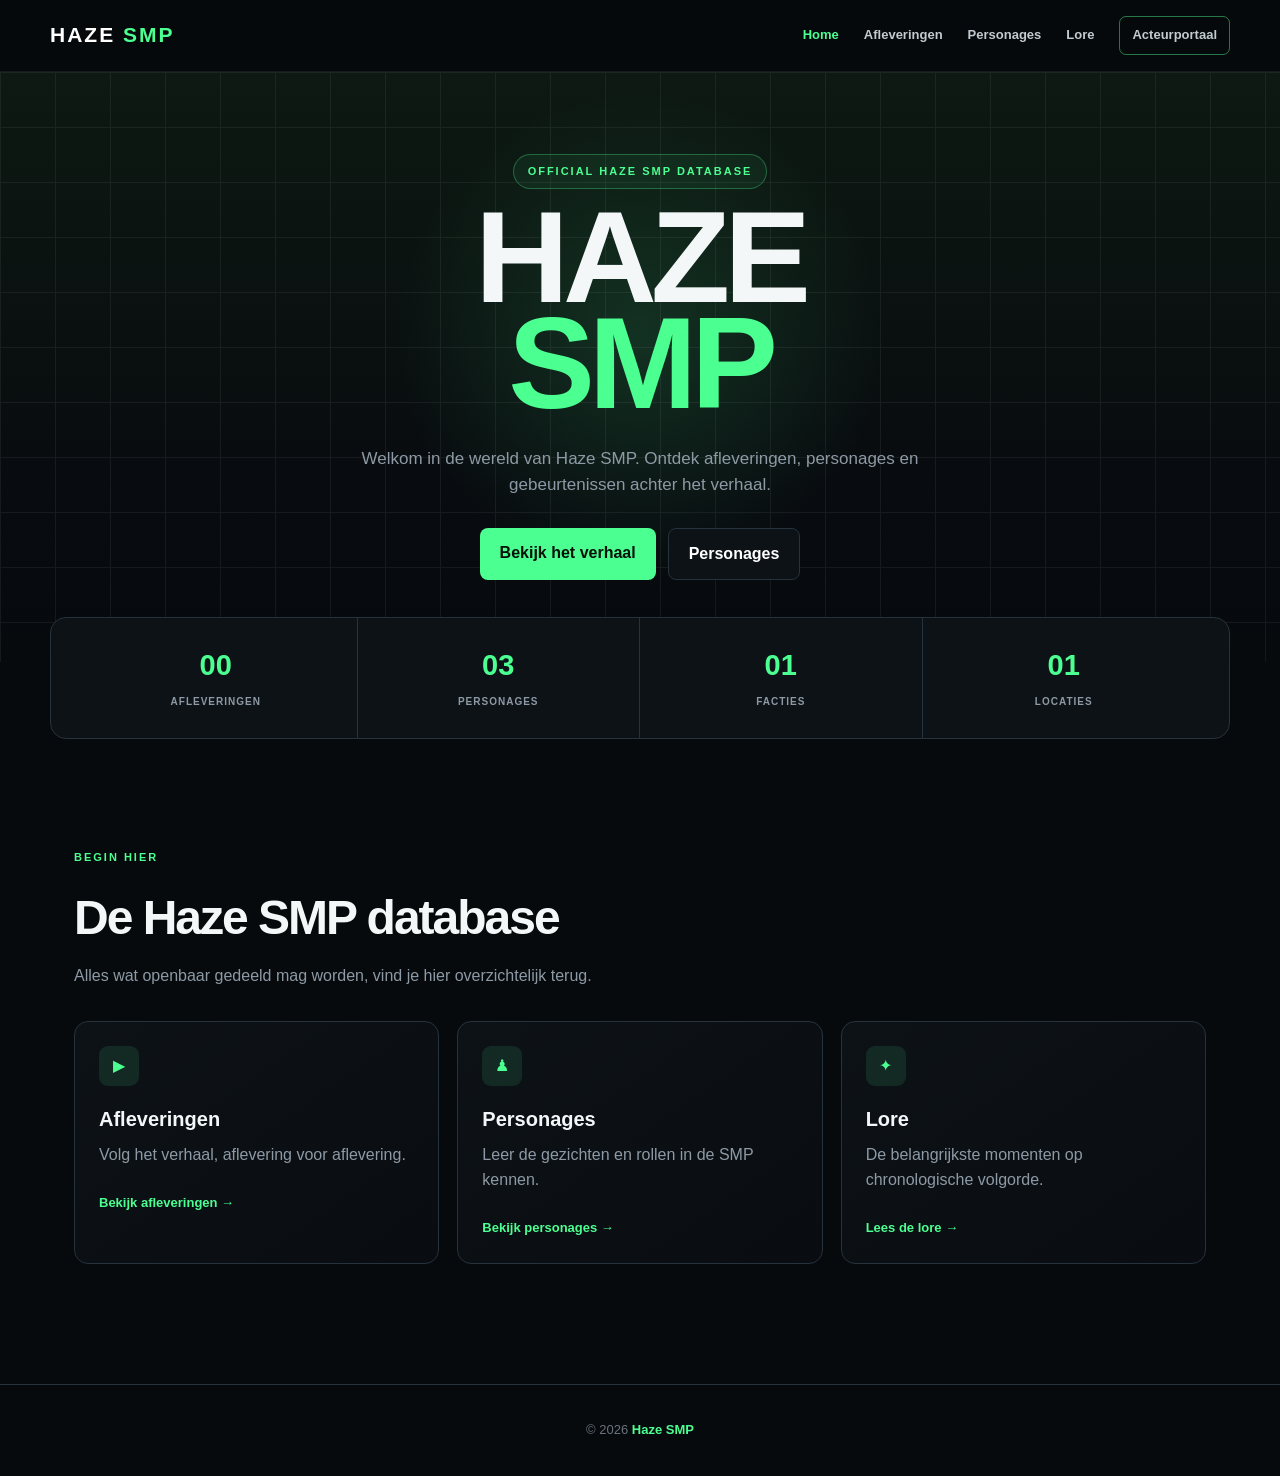
==== index.html @ 9ea2202c "Update index.html" ====
<!doctype html>
<html lang="nl">
  <head>
    <meta charset="utf-8">
    <meta name="viewport" content="width=device-width, initial-scale=1">
    <title>Haze SMP — Home</title>
    <link rel="stylesheet" href="styles.css">
  </head>
  <body>
    <header class="site-header">
      <a class="logo" href="index.html">HAZE <span>SMP</span>
      </a>
      <button class="menu-button" aria-label="Menu openen">☰</button>
      <nav class="nav">
        <a class="active" href="index">Home</a>
        <a href="afleveringen">Afleveringen</a>
        <a href="personages">Personages</a>
        <a href="lore">Lore</a>
        <a class="portal-link" href="acteurs">Acteurportaal</a>
      </nav>
    </header>
    <main>
      <section class="hero">
        <div class="grid">
        </div>
        <div class="hero-content">
          <p class="eyebrow">OFFICIAL HAZE SMP DATABASE</p>
          <h1>HAZE<br>
            <span>SMP</span>
          </h1>
          <p class="lead">Welkom in de wereld van Haze SMP. Ontdek afleveringen, personages en gebeurtenissen achter het verhaal.</p>
          <div class="actions">
            <a class="button primary" href="afleveringen">Bekijk het verhaal</a>
            <a class="button secondary" href="personages">Personages</a>
          </div>
        </div>
      </section>
      <section class="stats wrap">
        <div>
          <strong>00</strong>
          <span>Afleveringen</span>
        </div>
        <div>
          <strong>03</strong>
          <span>Personages</span>
        </div>
        <div>
          <strong>01</strong>
          <span>Facties</span>
        </div>
        <div>
          <strong>01</strong>
          <span>Locaties</span>
        </div>
      </section>
      <section class="wrap section">
        <p class="eyebrow">BEGIN HIER</p>
        <h2>De Haze SMP database</h2>
        <p class="muted intro">Alles wat openbaar gedeeld mag worden, vind je hier overzichtelijk terug.</p>
        <div class="card-grid">
          <a class="card" href="afleveringen.html">
            <span class="card-icon">▶</span>
            <h3>Afleveringen</h3>
            <p>Volg het verhaal, aflevering voor aflevering.</p>
            <span class="text-link">Bekijk afleveringen →</span>
          </a>
          <a class="card" href="personages.html">
            <span class="card-icon">♟</span>
            <h3>Personages</h3>
            <p>Leer de gezichten en rollen in de SMP kennen.</p>
            <span class="text-link">Bekijk personages →</span>
          </a>
          <a class="card" href="lore.html">
            <span class="card-icon">✦</span>
            <h3>Lore</h3>
            <p>De belangrijkste momenten op chronologische volgorde.</p>
            <span class="text-link">Lees de lore →</span>
          </a>
        </div>
      </section>
    </main>
    <footer>© 2026 <strong>Haze SMP</strong></footer>
    <script src="site.js">
    </script>
  </body>
</html>
---- styles.css ----
:root{--bg:#070a0d;--panel:#0d1217;--panel2:#111820;--border:#26323c;--text:#f4f7f8;--muted:#8d9aa5;--green:#4cff91;--red:#ff6871}*{box-sizing:border-box}body{margin:0;background:var(--bg);color:var(--text);font:16px Arial,Helvetica,sans-serif;line-height:1.55}.site-header{height:72px;padding:0 max(24px,calc((100% - 1180px)/2));display:flex;align-items:center;justify-content:space-between;position:sticky;top:0;z-index:10;background:rgba(7,10,13,.92);backdrop-filter:blur(15px);border-bottom:1px solid rgba(255,255,255,.07)}.logo{color:#fff;text-decoration:none;font-size:21px;font-weight:900;letter-spacing:2px}.logo span,.text-link{color:var(--green)}.nav{display:flex;align-items:center;gap:25px}.nav a{color:#c2cbd1;text-decoration:none;font-size:13px;font-weight:bold}.nav a:hover,.nav a.active{color:var(--green)}.portal-link{border:1px solid rgba(76,255,145,.45);padding:8px 12px;border-radius:7px}.menu-button{display:none;background:transparent;color:#fff;border:0;font-size:25px}.hero{min-height:590px;display:grid;place-items:center;text-align:center;position:relative;overflow:hidden;padding:70px 24px;background:radial-gradient(circle at 50% 45%,rgba(76,255,145,.14),transparent 34%),linear-gradient(#0d1912,#080b0f 70%,var(--bg))}.grid{position:absolute;inset:0;opacity:.06;background-image:linear-gradient(#fff 1px,transparent 1px),linear-gradient(90deg,#fff 1px,transparent 1px);background-size:55px 55px}.hero-content{max-width:820px;position:relative}.eyebrow{display:inline-block;margin:0 0 15px;color:var(--green);font-size:11px;font-weight:900;letter-spacing:2px}.hero .eyebrow{padding:8px 14px;border:1px solid rgba(76,255,145,.3);border-radius:99px;background:rgba(76,255,145,.06)}h1{margin:0;font-size:clamp(62px,12vw,130px);line-height:.82;letter-spacing:-6px}h1 span{color:var(--green)}h2{font-size:clamp(34px,5vw,48px);margin:0;letter-spacing:-2px}h3{margin:0 0 8px;font-size:20px}.lead{max-width:650px;margin:29px auto;color:var(--muted);font-size:17px}.actions{display:flex;justify-content:center;gap:12px;flex-wrap:wrap}.button{padding:13px 20px;border-radius:8px;text-decoration:none;font-weight:bold}.primary{background:var(--green);color:#061108}.secondary{color:#fff;border:1px solid var(--border);background:var(--panel)}.wrap{max-width:1180px;margin-inline:auto;padding-inline:24px}.stats{margin-top:-45px;position:relative;display:grid;grid-template-columns:repeat(4,1fr);border:1px solid var(--border);border-radius:16px;background:var(--panel);overflow:hidden}.stats div{text-align:center;padding:25px 10px;border-right:1px solid var(--border)}.stats div:last-child{border:0}.stats strong{display:block;color:var(--green);font-size:29px}.stats span{font-size:10px;color:var(--muted);font-weight:bold;letter-spacing:1px;text-transform:uppercase}.section{padding-top:105px;padding-bottom:40px}.intro{margin:9px 0 32px}.muted,.card p,.page-lead{color:var(--muted)}.card-grid,.listing{display:grid;grid-template-columns:repeat(3,1fr);gap:18px}.card{display:block;color:inherit;text-decoration:none;padding:24px;border:1px solid var(--border);border-radius:14px;background:linear-gradient(145deg,var(--panel),#090d11);transition:.2s}.card:hover{transform:translateY(-4px);border-color:rgba(76,255,145,.5)}.card p{margin:0 0 22px}.card-icon{display:grid;place-items:center;width:40px;height:40px;margin-bottom:18px;border-radius:9px;color:var(--green);background:rgba(76,255,145,.1)}.text-link{font-size:13px;font-weight:bold}footer{border-top:1px solid var(--border);margin-top:80px;padding:35px 24px;text-align:center;color:#68737d;font-size:13px}footer strong{color:var(--green)}.page-hero{padding:90px 24px 60px;text-align:center;background:radial-gradient(circle at 50% 20%,rgba(76,255,145,.1),transparent 45%)}.page-lead{max-width:630px;margin:13px auto 0}.content{max-width:1180px;margin:auto;padding:20px 24px}.listing .card{min-height:225px}.label{display:inline-block;padding:5px 8px;color:var(--green);background:rgba(76,255,145,.08);font-size:10px;font-weight:bold;border-radius:5px}.status{float:right;font-size:10px;color:var(--green);font-weight:bold}.timeline{max-width:780px;margin:20px auto;border-left:2px solid var(--border);padding-left:35px}.event{position:relative;padding-bottom:38px}.event:before{content:'';position:absolute;width:14px;height:14px;border-radius:50%;background:var(--green);left:-43px;top:5px}.event small{color:var(--green);font-weight:bold;letter-spacing:1px}.private-note{max-width:700px;margin:0 auto 30px;padding:16px 18px;border-radius:10px;border:1px solid rgba(255,104,113,.3);background:rgba(255,104,113,.06)}.login-box,.dashboard{max-width:520px;margin:25px auto;padding:30px;border:1px solid var(--border);border-radius:16px;background:var(--panel)}label{display:block;margin:16px 0 6px;font-weight:bold;font-size:13px}input{width:100%;padding:13px;border:1px solid var(--border);border-radius:8px;background:#070a0d;color:#fff;font:inherit}.submit{width:100%;margin-top:22px;border:0;cursor:pointer}.error{min-height:20px;margin:12px 0 0;color:var(--red);font-size:13px}.dashboard{max-width:900px}.dashboard[hidden],.login-box[hidden]{display:none}.dashboard-grid{display:grid;grid-template-columns:repeat(2,1fr);gap:14px;margin-top:22px}.dashboard-item{padding:18px;border-radius:10px;background:var(--panel2);border:1px solid var(--border)}.logout{margin-top:22px;background:transparent;color:#d7dfe3;border:1px solid var(--border);cursor:pointer}@media(max-width:720px){.menu-button{display:block}.nav{display:none;position:absolute;top:72px;left:0;width:100%;padding:18px;flex-direction:column;background:#090d11;border-bottom:1px solid var(--border)}.nav.open{display:flex}.stats{grid-template-columns:repeat(2,1fr)}.stats div:nth-child(2){border-right:0}.stats div:nth-child(-n+2){border-bottom:1px solid var(--border)}.card-grid,.listing,.dashboard-grid{grid-template-columns:1fr}.site-header{padding-inline:20px}}
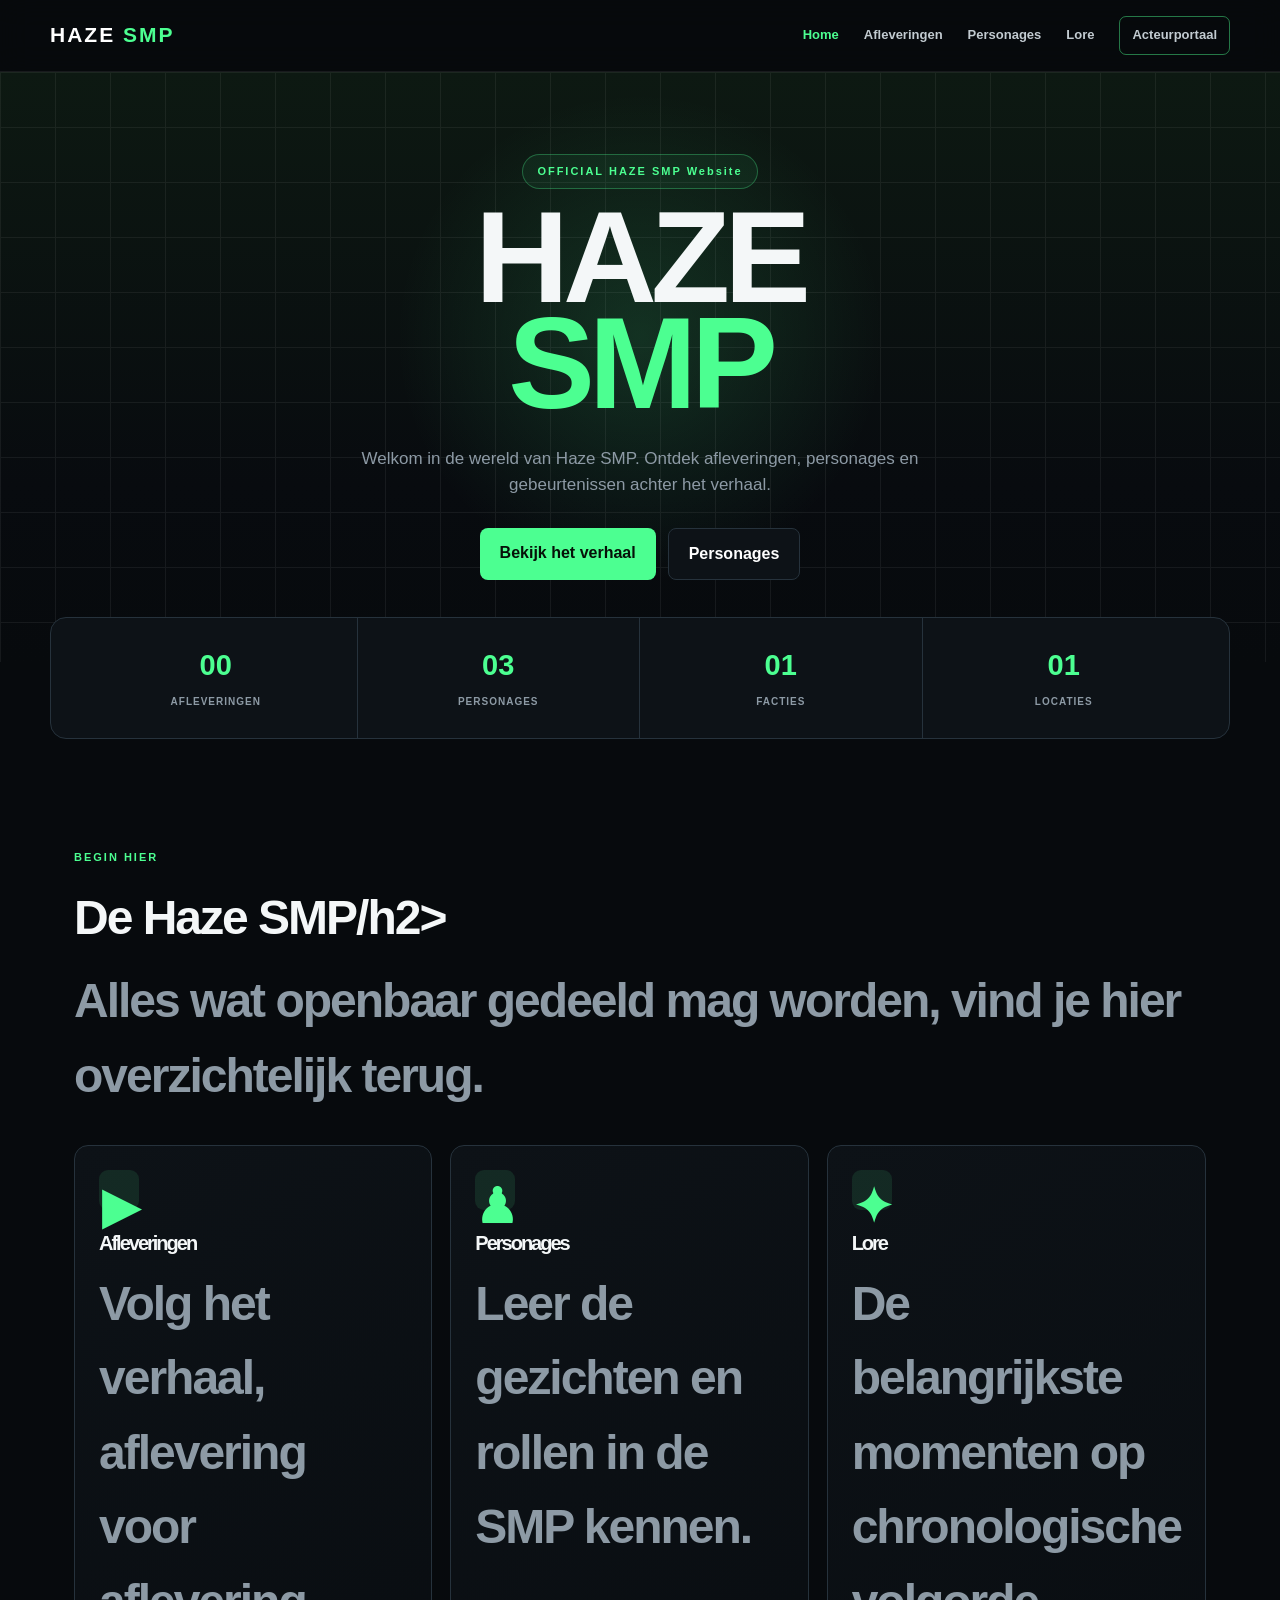
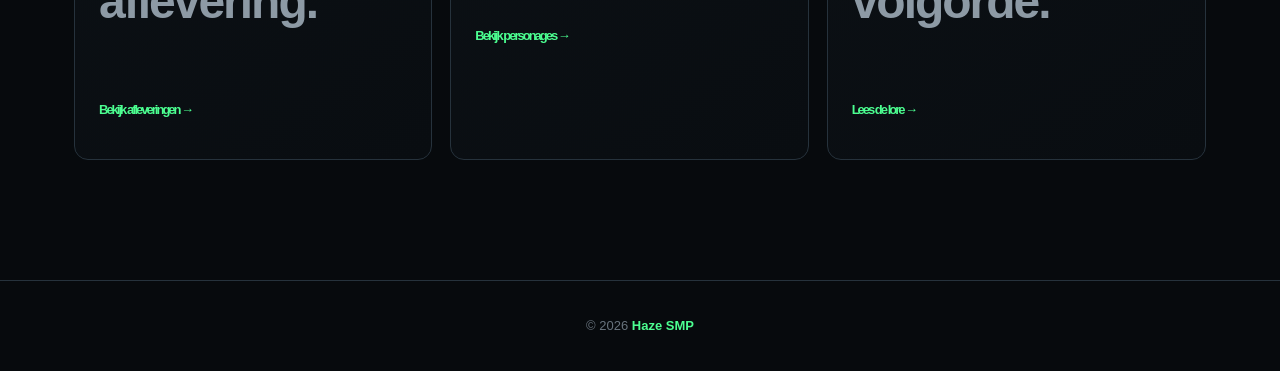
==== commit 261ea354: "Update index.html" ====
--- a/index.html
+++ b/index.html
@@ -24,7 +24,7 @@
         <div class="grid">
         </div>
         <div class="hero-content">
-          <p class="eyebrow">OFFICIAL HAZE SMP DATABASE</p>
+          <p class="eyebrow">OFFICIAL HAZE SMP Website</p>
           <h1>HAZE<br>
             <span>SMP</span>
           </h1>
@@ -55,7 +55,7 @@
       </section>
       <section class="wrap section">
         <p class="eyebrow">BEGIN HIER</p>
-        <h2>De Haze SMP database</h2>
+        <h2>De Haze SMP/h2>
         <p class="muted intro">Alles wat openbaar gedeeld mag worden, vind je hier overzichtelijk terug.</p>
         <div class="card-grid">
           <a class="card" href="afleveringen.html">
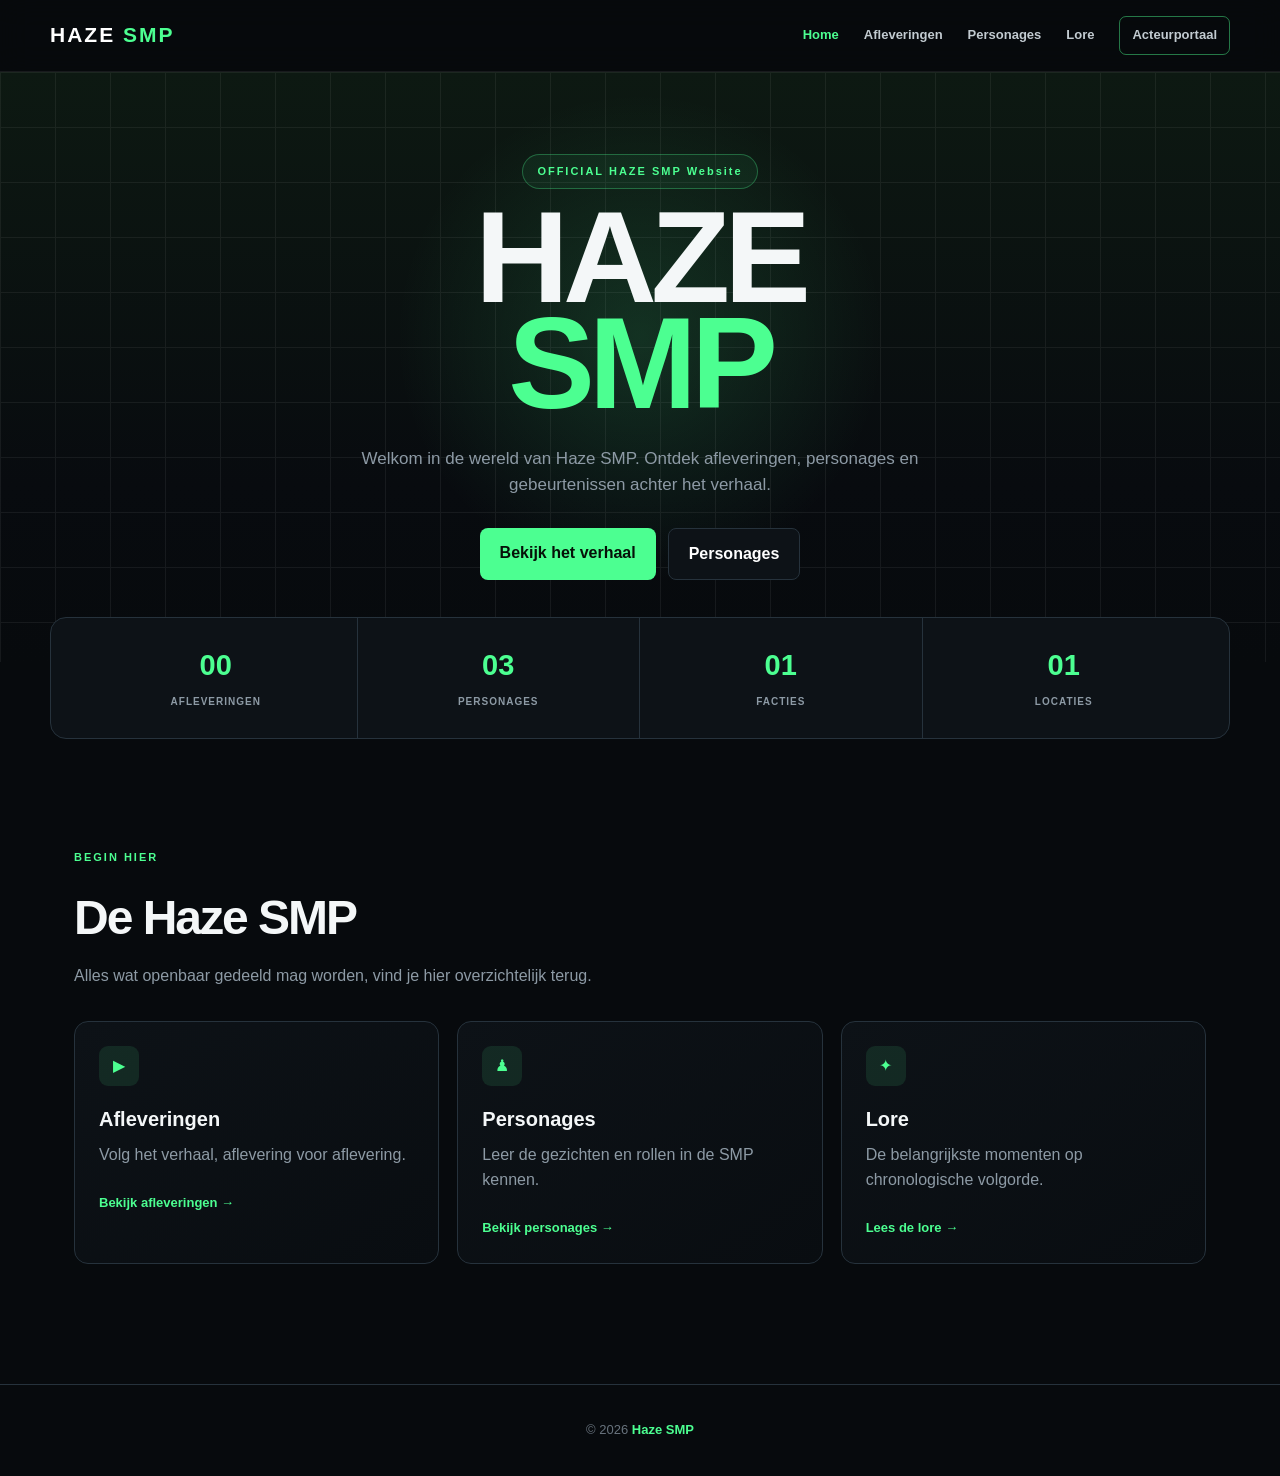
==== commit 38d9ff4e: "Update index.html" ====
--- a/index.html
+++ b/index.html
@@ -55,7 +55,7 @@
       </section>
       <section class="wrap section">
         <p class="eyebrow">BEGIN HIER</p>
-        <h2>De Haze SMP/h2>
+        <h2>De Haze SMP</h2>
         <p class="muted intro">Alles wat openbaar gedeeld mag worden, vind je hier overzichtelijk terug.</p>
         <div class="card-grid">
           <a class="card" href="afleveringen.html">
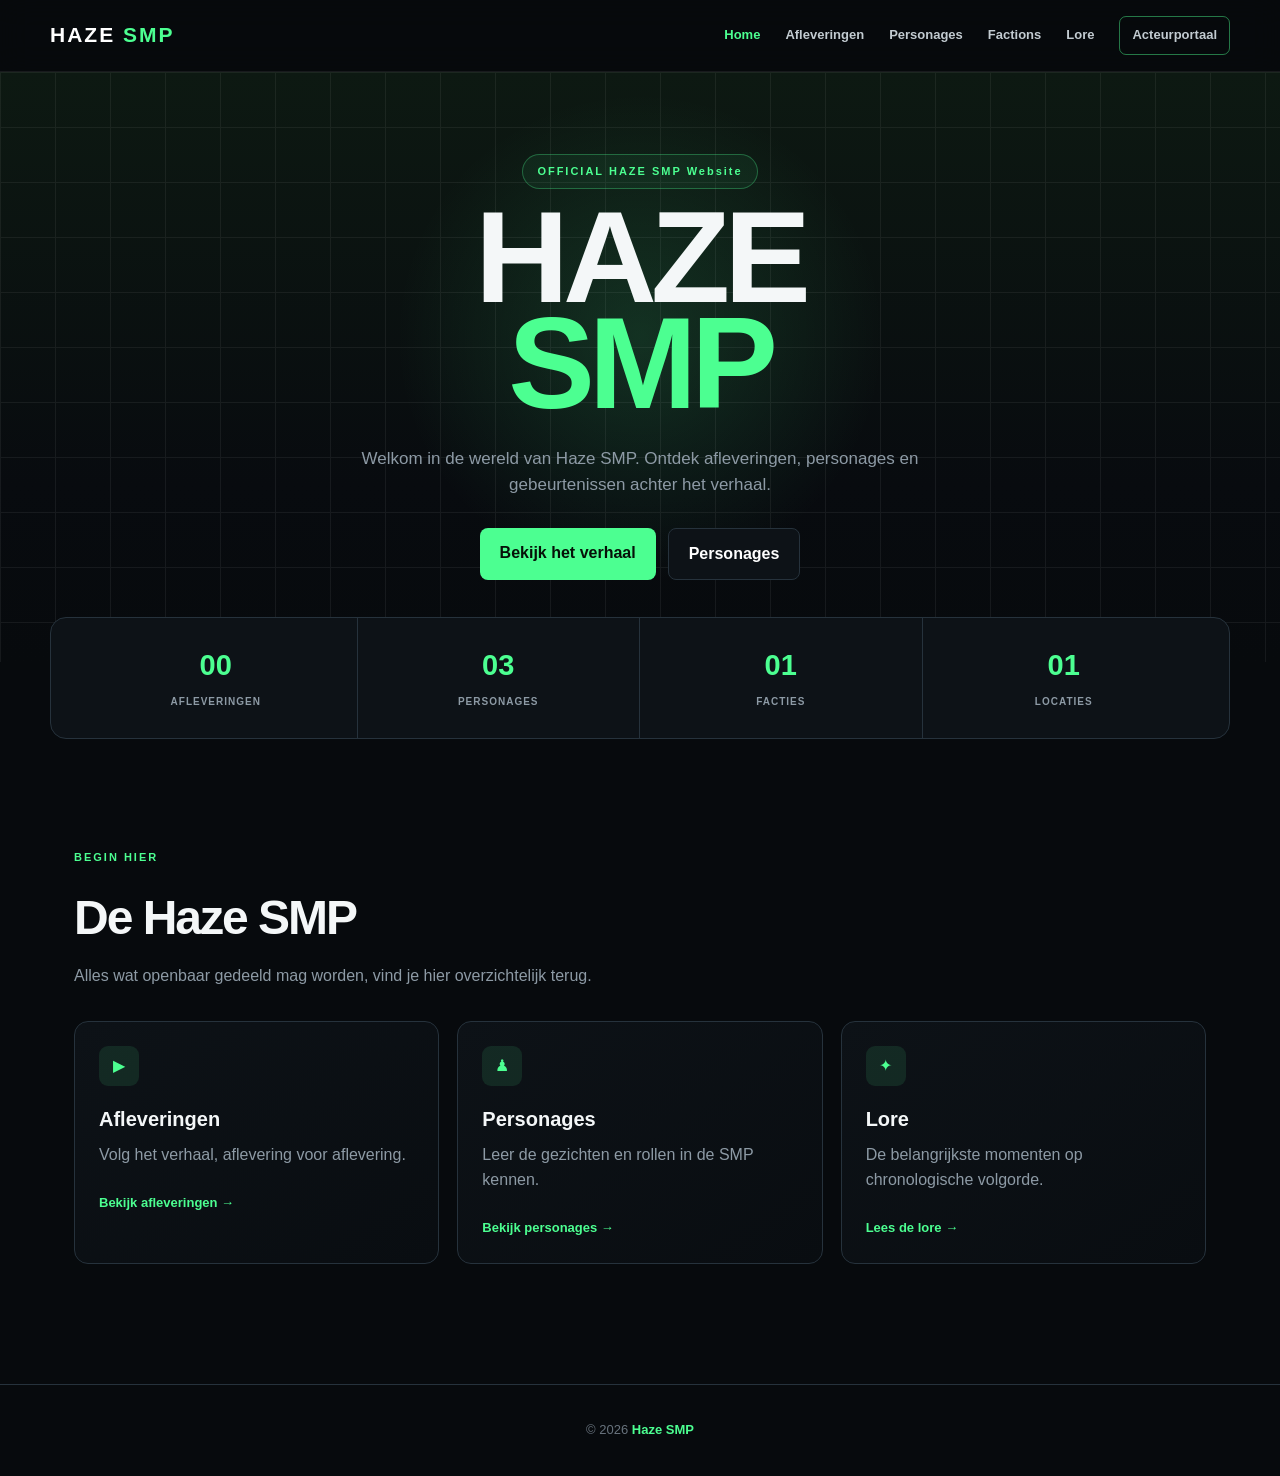
==== commit 29a8ad99: "Update index.html Updated navigation links and added a new section for factions." ====
--- a/index.html
+++ b/index.html
@@ -4,17 +4,19 @@
     <meta charset="utf-8">
     <meta name="viewport" content="width=device-width, initial-scale=1">
     <title>Haze SMP — Home</title>
+    <link rel="icon" type="image/png" href="favicon.png">
     <link rel="stylesheet" href="styles.css">
   </head>
   <body>
     <header class="site-header">
-      <a class="logo" href="index.html">HAZE <span>SMP</span>
+      <a class="logo" href="">HAZE <span>SMP</span>
       </a>
       <button class="menu-button" aria-label="Menu openen">☰</button>
       <nav class="nav">
-        <a class="active" href="index">Home</a>
+        <a class="active" href="">Home</a>
         <a href="afleveringen">Afleveringen</a>
         <a href="personages">Personages</a>
+        <a href="factions">Factions</a>
         <a href="lore">Lore</a>
         <a class="portal-link" href="acteurs">Acteurportaal</a>
       </nav>
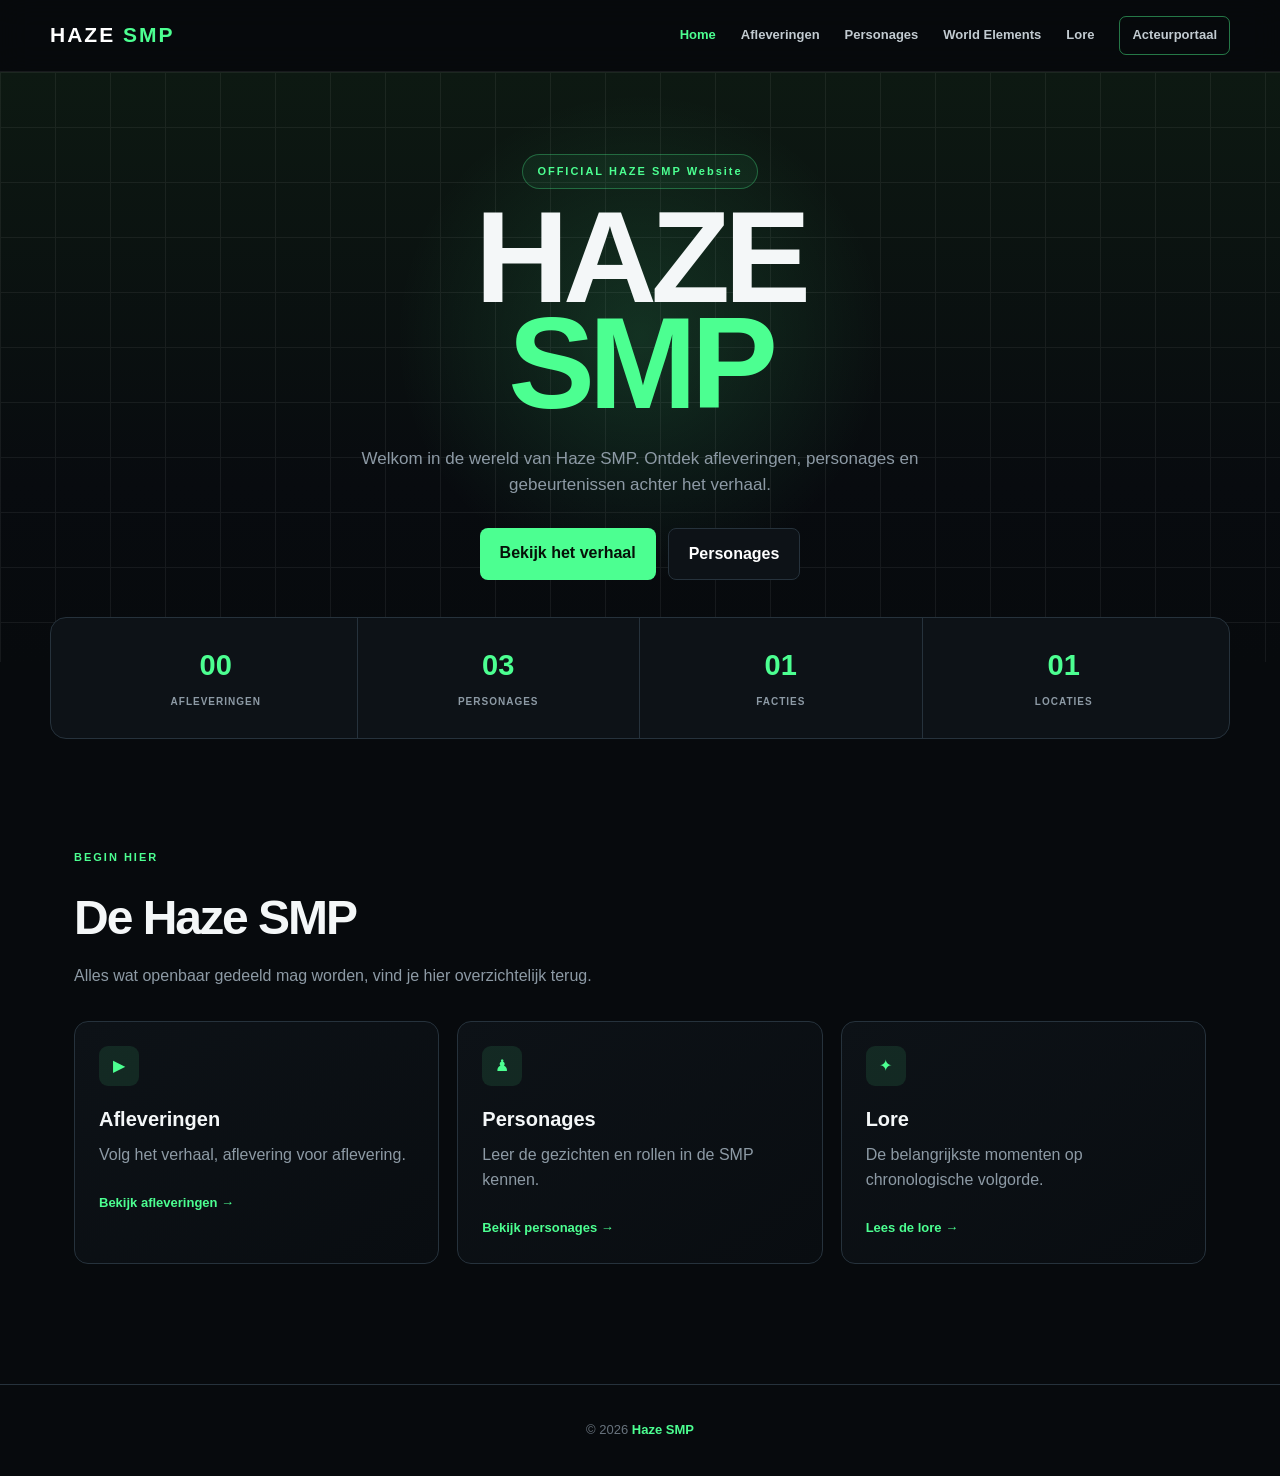
==== commit 2892031e: "Update index.html Updated navigation links and added a new section for World Elements." ====
--- a/index.html
+++ b/index.html
@@ -9,14 +9,14 @@
   </head>
   <body>
     <header class="site-header">
-      <a class="logo" href="">HAZE <span>SMP</span>
+      <a class="logo" href="https://woutloper.github.io/Hazesmp/">HAZE <span>SMP</span>
       </a>
       <button class="menu-button" aria-label="Menu openen">☰</button>
       <nav class="nav">
-        <a class="active" href="">Home</a>
+        <a class="active" href="https://woutloper.github.io/Hazesmp/">Home</a>
         <a href="afleveringen">Afleveringen</a>
         <a href="personages">Personages</a>
-        <a href="factions">Factions</a>
+        <a href="elements">World Elements</a>
         <a href="lore">Lore</a>
         <a class="portal-link" href="acteurs">Acteurportaal</a>
       </nav>
